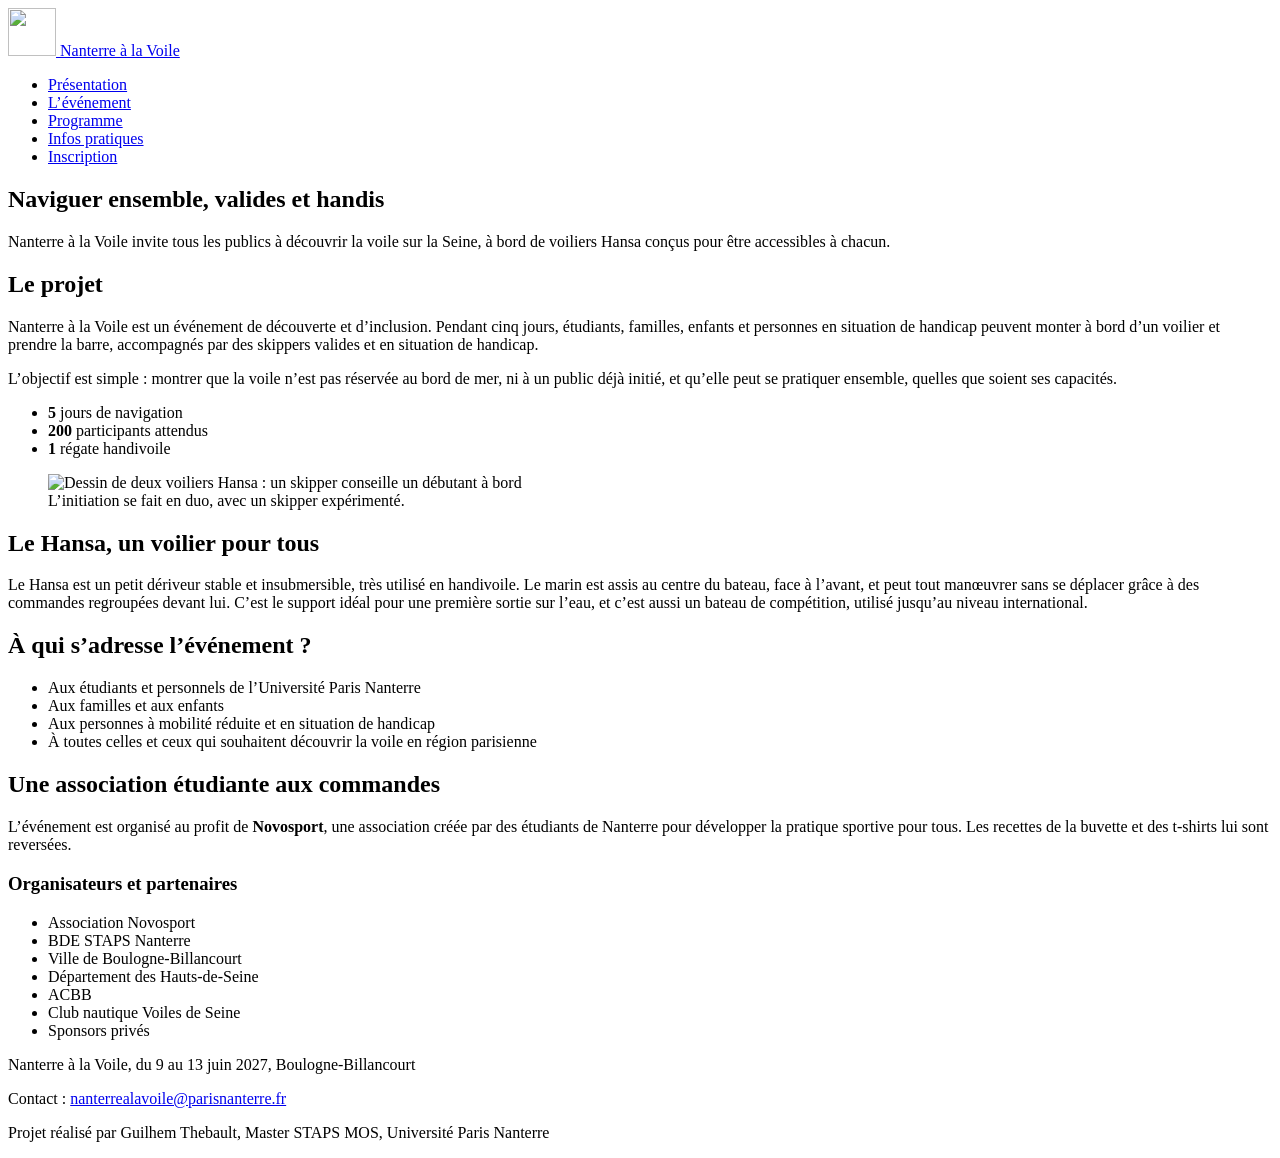
==== evenement.html @ d59aec1c "Add files via upload" ====
<!DOCTYPE html>
<html lang="fr">
<head>
  <meta charset="UTF-8">
  <meta name="viewport" content="width=device-width, initial-scale=1">
  <title>L’événement | Nanterre à la Voile</title>
  <meta name="description" content="Nanterre à la Voile : journées d’initiation à la voile et de handivoile sur voilier Hansa, à Boulogne-Billancourt.">
  <link rel="icon" href="images/logo.svg" type="image/svg+xml">
  <link rel="preconnect" href="https://fonts.googleapis.com">
  <link rel="preconnect" href="https://fonts.gstatic.com" crossorigin>
  <link href="https://fonts.googleapis.com/css2?family=Barlow+Condensed:wght@600;700;800&amp;family=Source+Sans+3:wght@400;600;700&amp;display=swap" rel="stylesheet">
  <link rel="stylesheet" href="style.css">
</head>
<body>

  <!-- ===== EN-TÊTE ET MENU (identique sur toutes les pages) ===== -->
  <header class="entete">
    <div class="entete-interieur">
      <a class="marque" href="index.html">
        <img src="images/logo.svg" alt="" width="48" height="48">
        Nanterre à la Voile
      </a>
      <nav class="menu" aria-label="Menu principal">
        <ul>
        <li><a href="index.html">Présentation</a></li>
        <li><a href="evenement.html" aria-current="page">L’événement</a></li>
        <li><a href="programme.html">Programme</a></li>
        <li><a href="infos-pratiques.html">Infos pratiques</a></li>
        <li><a href="inscription.html">Inscription</a></li>
        </ul>
      </nav>
    </div>
  </header>

  <main>

    <section class="bandeau bandeau-simple">
      <div class="bandeau-interieur">
        <div>
          <h1>Naviguer ensemble, valides et handis</h1>
          <p>Nanterre à la Voile invite tous les publics à découvrir la voile sur la Seine, à bord de voiliers Hansa conçus pour être accessibles à chacun.</p>
        </div>
      </div>
    </section>

    <section class="section">
      <div class="deux-colonnes">
        <div>
          <h2>Le projet</h2>
          <p>Nanterre à la Voile est un événement de découverte et d’inclusion. Pendant cinq jours, étudiants, familles, enfants et personnes en situation de handicap peuvent monter à bord d’un voilier et prendre la barre, accompagnés par des skippers valides et en situation de handicap.</p>
          <p>L’objectif est simple : montrer que la voile n’est pas réservée au bord de mer, ni à un public déjà initié, et qu’elle peut se pratiquer ensemble, quelles que soient ses capacités.</p>
          <ul class="chiffres">
            <li><strong>5</strong> jours de navigation</li>
            <li><strong>200</strong> participants attendus</li>
            <li><strong>1</strong> régate handivoile</li>
          </ul>
        </div>
        <figure class="figure">
          <img src="images/initiation.svg" alt="Dessin de deux voiliers Hansa : un skipper conseille un débutant à bord" width="600" height="400">
          <figcaption>L’initiation se fait en duo, avec un skipper expérimenté.</figcaption>
        </figure>
      </div>
    </section>

    <div class="section-sapin">
      <section class="section">
        <h2>Le Hansa, un voilier pour tous</h2>
        <p>Le Hansa est un petit dériveur stable et insubmersible, très utilisé en handivoile. Le marin est assis au centre du bateau, face à l’avant, et peut tout manœuvrer sans se déplacer grâce à des commandes regroupées devant lui. C’est le support idéal pour une première sortie sur l’eau, et c’est aussi un bateau de compétition, utilisé jusqu’au niveau international.</p>
      </section>
    </div>

    <section class="section">
      <h2>À qui s’adresse l’événement ?</h2>
      <ul class="liste-simple">
        <li>Aux étudiants et personnels de l’Université Paris Nanterre</li>
        <li>Aux familles et aux enfants</li>
        <li>Aux personnes à mobilité réduite et en situation de handicap</li>
        <li>À toutes celles et ceux qui souhaitent découvrir la voile en région parisienne</li>
      </ul>

      <h2>Une association étudiante aux commandes</h2>
      <p>L’événement est organisé au profit de <strong>Novosport</strong>, une association créée par des étudiants de Nanterre pour développer la pratique sportive pour tous. Les recettes de la buvette et des t-shirts lui sont reversées.</p>

      <h3>Organisateurs et partenaires</h3>
      <ul class="partenaires">
        <li>Association Novosport</li>
        <li>BDE STAPS Nanterre</li>
        <li>Ville de Boulogne-Billancourt</li>
        <li>Département des Hauts-de-Seine</li>
        <li>ACBB</li>
        <li>Club nautique Voiles de Seine</li>
        <li>Sponsors privés</li>
      </ul>
    </section>

  </main>

  <!-- ===== PIED DE PAGE ===== -->
  <footer class="pied">
    <div class="pied-interieur">
      <p>Nanterre à la Voile, du 9 au 13 juin 2027, Boulogne-Billancourt</p>
      <p>Contact : <a href="mailto:nanterrealavoile@parisnanterre.fr">nanterrealavoile@parisnanterre.fr</a></p>
      <p>Projet réalisé par Guilhem Thebault, Master STAPS MOS, Université Paris Nanterre</p>
    </div>
  </footer>

</body>
</html>
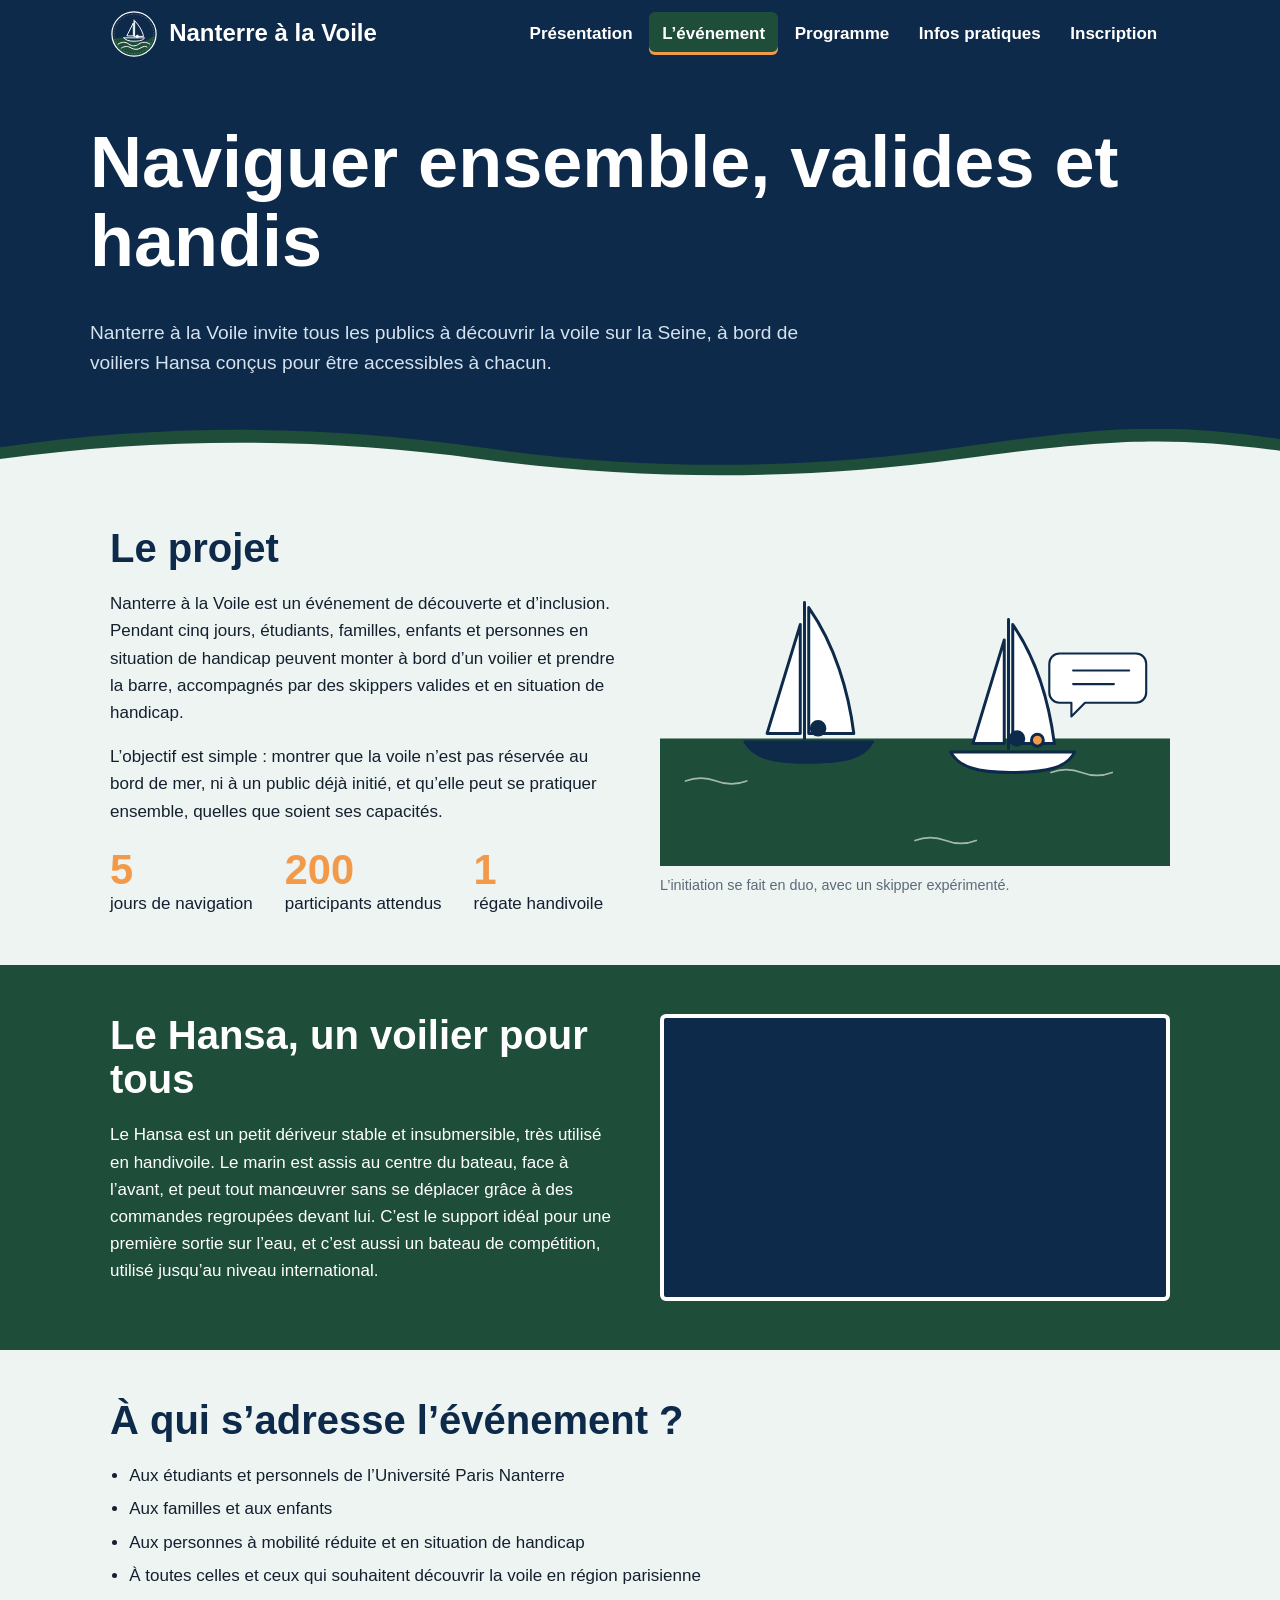
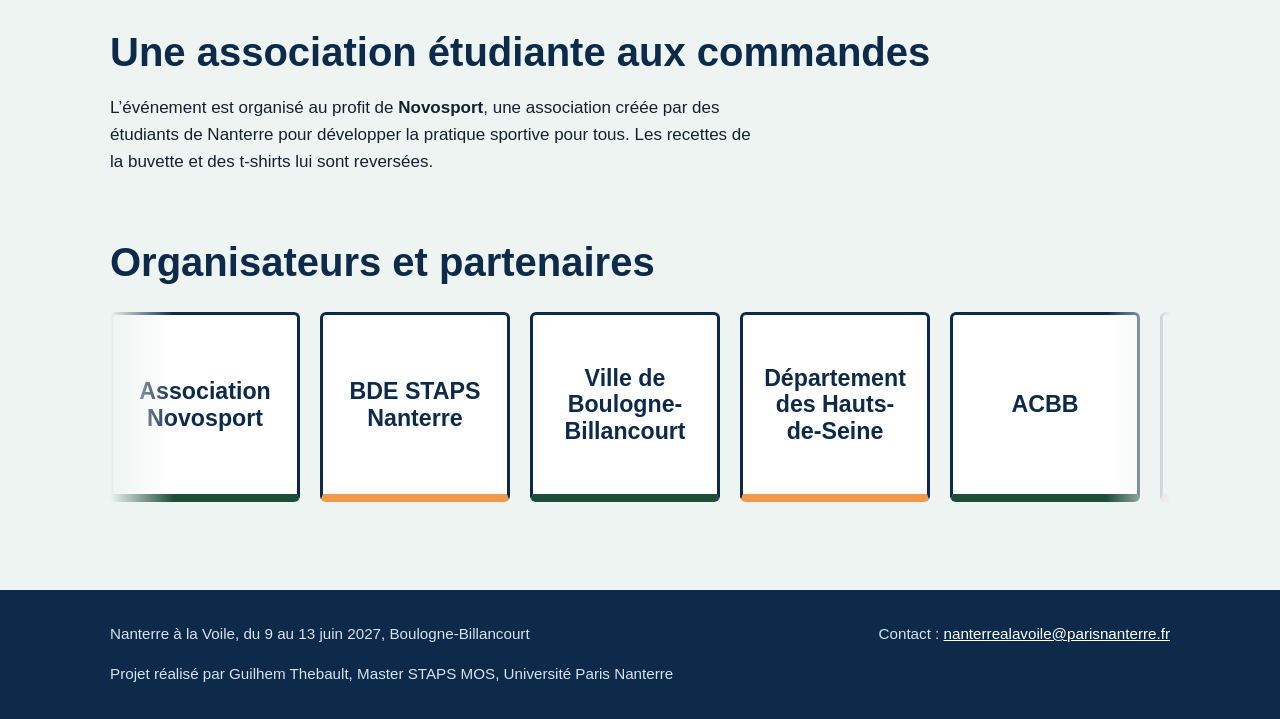
==== commit c2e9626a: "Add files via upload" ====
--- a/evenement.html
+++ b/evenement.html
@@ -64,8 +64,17 @@
 
     <div class="section-sapin">
       <section class="section">
-        <h2>Le Hansa, un voilier pour tous</h2>
-        <p>Le Hansa est un petit dériveur stable et insubmersible, très utilisé en handivoile. Le marin est assis au centre du bateau, face à l’avant, et peut tout manœuvrer sans se déplacer grâce à des commandes regroupées devant lui. C’est le support idéal pour une première sortie sur l’eau, et c’est aussi un bateau de compétition, utilisé jusqu’au niveau international.</p>
+        <div class="deux-colonnes centre">
+          <div>
+            <h2>Le Hansa, un voilier pour tous</h2>
+            <p>Le Hansa est un petit dériveur stable et insubmersible, très utilisé en handivoile. Le marin est assis au centre du bateau, face à l’avant, et peut tout manœuvrer sans se déplacer grâce à des commandes regroupées devant lui. C’est le support idéal pour une première sortie sur l’eau, et c’est aussi un bateau de compétition, utilisé jusqu’au niveau international.</p>
+          </div>
+          <!-- VIDÉO YOUTUBE : remplace ID_DE_LA_VIDEO par l'identifiant de ta vidéo
+               (les caractères après "watch?v=" dans l'adresse YouTube) -->
+          <div class="video">
+            <iframe src="https://www.youtube-nocookie.com/embed/ID_DE_LA_VIDEO" title="Vidéo de présentation du voilier Hansa" loading="lazy" allow="accelerometer; clipboard-write; encrypted-media; gyroscope; picture-in-picture" referrerpolicy="strict-origin-when-cross-origin" allowfullscreen></iframe>
+          </div>
+        </div>
       </section>
     </div>
 
@@ -81,16 +90,35 @@
       <h2>Une association étudiante aux commandes</h2>
       <p>L’événement est organisé au profit de <strong>Novosport</strong>, une association créée par des étudiants de Nanterre pour développer la pratique sportive pour tous. Les recettes de la buvette et des t-shirts lui sont reversées.</p>
 
-      <h3>Organisateurs et partenaires</h3>
-      <ul class="partenaires">
-        <li>Association Novosport</li>
-        <li>BDE STAPS Nanterre</li>
-        <li>Ville de Boulogne-Billancourt</li>
-        <li>Département des Hauts-de-Seine</li>
-        <li>ACBB</li>
-        <li>Club nautique Voiles de Seine</li>
-        <li>Sponsors privés</li>
-      </ul>
+    </section>
+
+    <!-- ===== CARROUSEL DES PARTENAIRES ===== -->
+    <section class="section partenaires-section">
+      <h2>Organisateurs et partenaires</h2>
+      <!-- La liste est écrite deux fois pour que le défilement tourne en boucle sans coupure.
+           Pour ajouter un partenaire, ajoute-le dans LES DEUX listes. -->
+      <div class="carrousel">
+        <div class="carrousel-piste">
+          <ul class="carrousel-liste">
+            <li class="partenaire">Association Novosport</li>
+            <li class="partenaire">BDE STAPS Nanterre</li>
+            <li class="partenaire">Ville de Boulogne-Billancourt</li>
+            <li class="partenaire">Département des Hauts-de-Seine</li>
+            <li class="partenaire">ACBB</li>
+            <li class="partenaire">Club nautique Voiles de Seine</li>
+            <li class="partenaire">Sponsors privés</li>
+          </ul>
+          <ul class="carrousel-liste" aria-hidden="true">
+            <li class="partenaire">Association Novosport</li>
+            <li class="partenaire">BDE STAPS Nanterre</li>
+            <li class="partenaire">Ville de Boulogne-Billancourt</li>
+            <li class="partenaire">Département des Hauts-de-Seine</li>
+            <li class="partenaire">ACBB</li>
+            <li class="partenaire">Club nautique Voiles de Seine</li>
+            <li class="partenaire">Sponsors privés</li>
+          </ul>
+        </div>
+      </div>
     </section>
 
   </main>
--- a/style.css
+++ b/style.css
@@ -0,0 +1,598 @@
+/* =========================================================
+   Nanterre à la Voile — feuille de style principale
+   Couleurs : bleu nuit, vert sapin, blanc (+ orange bouée)
+   ========================================================= */
+
+:root {
+  --bleu: #0d2a4a;
+  --bleu-clair: #1b4470;
+  --sapin: #1e4d3a;
+  --sapin-clair: #2c6a51;
+  --blanc: #ffffff;
+  --ecume: #eef4f2;
+  --bouee: #f2994a;
+  --texte: #14202e;
+  --gris: #5b6b78;
+
+  --titre: "Barlow Condensed", "Arial Narrow", "Helvetica Neue", Arial, sans-serif;
+  --corps: "Source Sans 3", "Segoe UI", Roboto, Arial, sans-serif;
+
+  --largeur: 1100px;
+  --rayon: 6px;
+}
+
+* { box-sizing: border-box; }
+
+html { scroll-behavior: smooth; }
+
+body {
+  margin: 0;
+  font-family: var(--corps);
+  font-size: 1.0625rem;
+  line-height: 1.6;
+  color: var(--texte);
+  background: var(--ecume);
+}
+
+img { max-width: 100%; height: auto; display: block; }
+
+a { color: var(--sapin); }
+a:hover { color: var(--bleu); }
+
+:focus-visible {
+  outline: 3px solid var(--bouee);
+  outline-offset: 3px;
+}
+
+h1, h2, h3 {
+  font-family: var(--titre);
+  line-height: 1.1;
+  color: var(--bleu);
+  margin: 0 0 .5em;
+}
+h1 { font-size: clamp(2.6rem, 6vw, 4.5rem); font-weight: 800; }
+h2 { font-size: clamp(1.8rem, 3.5vw, 2.5rem); font-weight: 700; }
+h3 { font-size: 1.4rem; font-weight: 700; }
+
+p { margin: 0 0 1em; max-width: 68ch; }
+
+/* ---------- En-tête et navigation ---------- */
+
+.entete {
+  background: var(--bleu);
+  color: var(--blanc);
+  position: sticky;
+  top: 0;
+  z-index: 10;
+}
+
+.entete-interieur {
+  max-width: var(--largeur);
+  margin: 0 auto;
+  padding: .6rem 1.25rem;
+  display: flex;
+  align-items: center;
+  justify-content: space-between;
+  gap: 1rem;
+  flex-wrap: wrap;
+}
+
+.marque {
+  display: flex;
+  align-items: center;
+  gap: .7rem;
+  color: var(--blanc);
+  text-decoration: none;
+  font-family: var(--titre);
+  font-size: 1.5rem;
+  font-weight: 700;
+}
+.marque img { width: 48px; height: 48px; }
+.marque:hover { color: var(--blanc); }
+
+.menu ul {
+  list-style: none;
+  margin: 0;
+  padding: 0;
+  display: flex;
+  flex-wrap: wrap;
+  gap: .25rem;
+}
+
+.menu a {
+  display: block;
+  padding: .5rem .8rem;
+  color: var(--blanc);
+  text-decoration: none;
+  font-weight: 600;
+  border-radius: var(--rayon);
+}
+.menu a:hover { background: var(--bleu-clair); color: var(--blanc); }
+.menu a[aria-current="page"] {
+  background: var(--sapin);
+  box-shadow: inset 0 -3px 0 var(--bouee);
+}
+
+/* ---------- Bandeau de page (hero) ---------- */
+
+.bandeau {
+  background: var(--bleu);
+  color: var(--blanc);
+  position: relative;
+  padding: 3.5rem 1.25rem 5rem;
+}
+.bandeau::after {
+  content: "";
+  position: absolute;
+  left: 0; right: 0; bottom: -1px;
+  height: 50px;
+  background: url("images/vague.svg") no-repeat bottom / 100% 100%;
+}
+.bandeau-interieur {
+  max-width: var(--largeur);
+  margin: 0 auto;
+  display: grid;
+  grid-template-columns: 1.2fr 1fr;
+  gap: 2.5rem;
+  align-items: center;
+}
+.bandeau h1 { color: var(--blanc); }
+.bandeau p { font-size: 1.2rem; color: #d6e2ee; }
+.bandeau img { border-radius: var(--rayon); border: 4px solid var(--blanc); }
+
+.bandeau-simple .bandeau-interieur { grid-template-columns: 1fr; }
+
+/* ---------- Contenu ---------- */
+
+main { display: block; }
+
+.section {
+  max-width: var(--largeur);
+  margin: 0 auto;
+  padding: 3rem 1.25rem;
+}
+
+.section-sapin {
+  background: var(--sapin);
+  color: var(--blanc);
+}
+.section-sapin h2, .section-sapin h3 { color: var(--blanc); }
+.section-sapin a { color: var(--blanc); }
+.section-sapin .section { padding-top: 3rem; padding-bottom: 3rem; }
+
+.deux-colonnes {
+  display: grid;
+  grid-template-columns: 1fr 1fr;
+  gap: 2.5rem;
+  align-items: start;
+}
+
+.bloc {
+  background: var(--blanc);
+  border-left: 6px solid var(--sapin);
+  padding: 1.5rem;
+  border-radius: 0 var(--rayon) var(--rayon) 0;
+}
+.bloc-bleu { border-left-color: var(--bleu); }
+
+.liste-simple { padding-left: 1.2rem; margin: 0 0 1em; }
+.liste-simple li { margin-bottom: .4rem; }
+.liste-simple + h2 { margin-top: 2.5rem; }
+
+.chiffres {
+  display: flex;
+  flex-wrap: wrap;
+  gap: 2rem;
+  list-style: none;
+  padding: 0;
+  margin: 1.5rem 0 0;
+}
+.chiffres strong {
+  display: block;
+  font-family: var(--titre);
+  font-size: 2.6rem;
+  color: var(--bouee);
+  line-height: 1;
+}
+
+.figure { margin: 0; }
+.figure figcaption {
+  font-size: .9rem;
+  color: var(--gris);
+  margin-top: .5rem;
+}
+.section-sapin .figure figcaption { color: #cfe0d8; }
+.section-sapin .figure img { border: 4px solid var(--blanc); border-radius: var(--rayon); }
+
+.bouton {
+  display: inline-block;
+  background: var(--bouee);
+  color: var(--bleu);
+  font-weight: 700;
+  text-decoration: none;
+  padding: .8rem 1.4rem;
+  border-radius: var(--rayon);
+  border: none;
+  font-size: 1.05rem;
+  font-family: var(--corps);
+  cursor: pointer;
+}
+.bouton:hover { background: var(--blanc); color: var(--bleu); }
+
+/* ---------- Événement : vidéo ---------- */
+
+.deux-colonnes.centre { align-items: center; }
+
+.video {
+  position: relative;
+  aspect-ratio: 16 / 9;
+  background: var(--bleu);
+  border: 4px solid var(--blanc);
+  border-radius: var(--rayon);
+  overflow: hidden;
+}
+.video iframe {
+  position: absolute;
+  inset: 0;
+  width: 100%;
+  height: 100%;
+  border: 0;
+}
+
+/* ---------- Événement : carrousel des partenaires ---------- */
+
+.partenaires-section { padding-top: 0; }
+
+.carrousel {
+  overflow: hidden;
+  padding: .5rem 0;
+  -webkit-mask-image: linear-gradient(90deg, transparent, #000 6%, #000 94%, transparent);
+          mask-image: linear-gradient(90deg, transparent, #000 6%, #000 94%, transparent);
+}
+
+.carrousel-piste {
+  display: flex;
+  width: max-content;
+  animation: defilement 35s linear infinite;
+}
+.carrousel:hover .carrousel-piste { animation-play-state: paused; }
+
+.carrousel-liste {
+  display: flex;
+  gap: 1.25rem;
+  list-style: none;
+  margin: 0;
+  padding: 0 1.25rem 0 0;
+}
+
+.partenaire {
+  width: 190px;
+  height: 190px;
+  flex-shrink: 0;
+  display: grid;
+  place-items: center;
+  padding: 1.25rem;
+  text-align: center;
+  font-family: var(--titre);
+  font-size: 1.45rem;
+  font-weight: 700;
+  line-height: 1.15;
+  color: var(--bleu);
+  background: var(--blanc);
+  border: 3px solid var(--bleu);
+  border-bottom: 8px solid var(--sapin);
+  border-radius: var(--rayon);
+}
+.partenaire:nth-child(even) { border-bottom-color: var(--bouee); }
+
+@keyframes defilement {
+  from { transform: translateX(0); }
+  to   { transform: translateX(-50%); }
+}
+
+/* Mouvement réduit : pas de défilement, les carrés passent à la ligne */
+@media (prefers-reduced-motion: reduce) {
+  .carrousel { -webkit-mask-image: none; mask-image: none; }
+  .carrousel-piste { animation: none; width: auto; }
+  .carrousel-liste { flex-wrap: wrap; }
+  .carrousel-liste[aria-hidden="true"] { display: none; }
+}
+
+/* ---------- Programme : sélecteur des jours ---------- */
+
+.jours-section { padding-bottom: 1rem; }
+
+.jours {
+  display: grid;
+  grid-template-columns: repeat(5, 1fr);
+  gap: .75rem;
+  background: var(--blanc);
+  padding: .75rem;
+  border-radius: var(--rayon);
+  border-top: 6px solid var(--sapin);
+}
+
+.jour-onglet {
+  display: flex;
+  flex-direction: column;
+  align-items: center;
+  gap: .1rem;
+  padding: .8rem .5rem;
+  font-family: var(--titre);
+  color: var(--bleu);
+  background: var(--ecume);
+  border: 2px solid transparent;
+  border-radius: var(--rayon);
+  cursor: pointer;
+}
+.jour-onglet:hover { border-color: var(--sapin); }
+
+.jour-nom { font-size: 1.1rem; font-weight: 600; }
+.jour-num { font-size: 2.6rem; font-weight: 800; line-height: 1; }
+.jour-mois { font-size: 1rem; font-weight: 600; }
+.jour-plus {
+  margin-top: .3rem;
+  font-family: var(--corps);
+  font-size: .8rem;
+  font-weight: 700;
+  color: var(--bleu);
+  background: var(--bouee);
+  padding: .1rem .55rem;
+  border-radius: 999px;
+}
+
+.jour-onglet[aria-selected="true"] {
+  background: var(--bleu);
+  color: var(--blanc);
+  box-shadow: inset 0 -5px 0 var(--bouee);
+}
+
+.jours-info { color: var(--gris); margin: .8rem 0 0; }
+
+/* ---------- Programme : créneaux ---------- */
+
+.programme-jours { padding-top: 1rem; }
+
+.jour-panneau + .jour-panneau { margin-top: 2.5rem; }
+
+.jour-titre {
+  display: flex;
+  flex-wrap: wrap;
+  align-items: baseline;
+  justify-content: space-between;
+  gap: .5rem 1.5rem;
+  margin-bottom: 1.25rem;
+}
+.jour-titre h2 { margin: 0; }
+.jour-titre p { margin: 0; font-weight: 600; color: var(--sapin); }
+
+.creneaux {
+  list-style: none;
+  margin: 0;
+  padding: 0;
+  display: grid;
+  gap: 1rem;
+}
+
+.creneau {
+  display: grid;
+  grid-template-columns: 8.5rem 1fr;
+  background: var(--blanc);
+  border-radius: var(--rayon);
+  border-left: 8px solid var(--bleu);
+  overflow: hidden;
+}
+.creneau-eau     { border-left-color: var(--bleu); }
+.creneau-ponton  { border-left-color: var(--bleu-clair); }
+.creneau-village { border-left-color: var(--sapin); }
+.creneau-soiree  { border-left-color: var(--bouee); }
+
+.creneau-heure {
+  margin: 0;
+  padding: 1.2rem 1rem;
+  font-family: var(--titre);
+  font-size: 1.1rem;
+  font-weight: 600;
+  color: var(--gris);
+  background: #f6f9fa;
+  border-right: 1px solid #dbe5ea;
+}
+.creneau-heure span {
+  display: block;
+  font-size: 2rem;
+  font-weight: 800;
+  color: var(--bleu);
+  line-height: 1;
+}
+
+.creneau-contenu { padding: 1.1rem 1.4rem; }
+.creneau-contenu h3 { margin: .35rem 0 .3rem; }
+.creneau-contenu p { margin: 0; }
+
+.etiquette-lieu {
+  display: inline-block;
+  font-size: .85rem;
+  font-weight: 700;
+  padding: .1rem .6rem;
+  border-radius: 999px;
+  color: var(--blanc);
+  background: var(--bleu);
+}
+.creneau-ponton  .etiquette-lieu { background: var(--bleu-clair); }
+.creneau-village .etiquette-lieu { background: var(--sapin); }
+.creneau-soiree  .etiquette-lieu { background: var(--bouee); color: var(--bleu); }
+
+.creneau-lien {
+  display: inline-block;
+  margin-top: .7rem;
+  font-weight: 700;
+}
+
+.tableau-conteneur { overflow-x: auto; }
+table {
+  width: 100%;
+  border-collapse: collapse;
+  background: var(--blanc);
+  min-width: 520px;
+}
+th, td {
+  text-align: left;
+  padding: .75rem 1rem;
+  border-bottom: 1px solid #d5e0e6;
+  vertical-align: top;
+}
+th {
+  background: var(--bleu);
+  color: var(--blanc);
+  font-family: var(--titre);
+  font-size: 1.15rem;
+}
+
+/* ---------- Infos pratiques ---------- */
+
+.grille-infos {
+  display: grid;
+  grid-template-columns: repeat(auto-fit, minmax(260px, 1fr));
+  gap: 1.5rem;
+}
+
+.tarifs td:last-child { font-weight: 700; white-space: nowrap; }
+
+/* ---------- Infos pratiques : cartes Google Maps ---------- */
+
+.cartes {
+  display: grid;
+  grid-template-columns: 1fr 1fr;
+  gap: 1.5rem;
+}
+
+.carte {
+  margin: 0;
+  background: var(--blanc);
+  border-radius: var(--rayon);
+  border-top: 6px solid var(--sapin);
+  overflow: hidden;
+}
+.carte + .carte { border-top-color: var(--bleu); }
+
+.carte-cadre {
+  position: relative;
+  aspect-ratio: 4 / 3;
+  background: #dbe5ea;
+}
+.carte-cadre iframe {
+  position: absolute;
+  inset: 0;
+  width: 100%;
+  height: 100%;
+  border: 0;
+}
+
+.carte figcaption {
+  display: flex;
+  flex-wrap: wrap;
+  justify-content: space-between;
+  gap: .4rem 1rem;
+  padding: 1rem 1.25rem;
+}
+.carte figcaption a { font-weight: 700; }
+
+/* ---------- Formulaire ---------- */
+
+.formulaire {
+  background: var(--blanc);
+  padding: 2rem;
+  border-radius: var(--rayon);
+  border-top: 6px solid var(--sapin);
+  max-width: 760px;
+}
+
+fieldset {
+  border: 2px solid #d5e0e6;
+  border-radius: var(--rayon);
+  padding: 1rem 1.25rem 1.25rem;
+  margin: 0 0 1.5rem;
+}
+legend {
+  font-family: var(--titre);
+  font-size: 1.35rem;
+  font-weight: 700;
+  color: var(--bleu);
+  padding: 0 .4rem;
+}
+
+.champ { margin-bottom: 1rem; }
+.champ label,
+.champ .etiquette { display: block; font-weight: 600; margin-bottom: .3rem; }
+
+input[type="text"],
+input[type="email"],
+input[type="number"],
+input[type="date"],
+select,
+textarea {
+  width: 100%;
+  padding: .65rem .75rem;
+  font: inherit;
+  border: 2px solid #b9c8d3;
+  border-radius: var(--rayon);
+  background: var(--blanc);
+  color: var(--texte);
+}
+input:focus, select:focus, textarea:focus { border-color: var(--sapin); }
+
+.rangee {
+  display: grid;
+  grid-template-columns: 1fr 1fr;
+  gap: 1rem;
+}
+
+.choix label { display: flex; gap: .5rem; align-items: baseline; font-weight: 400; margin-bottom: .35rem; }
+
+.aide { font-size: .9rem; color: var(--gris); margin: .2rem 0 0; }
+
+/* ---------- Pied de page ---------- */
+
+.pied {
+  background: var(--bleu);
+  color: #d6e2ee;
+  margin-top: 2rem;
+}
+.pied-interieur {
+  max-width: var(--largeur);
+  margin: 0 auto;
+  padding: 2rem 1.25rem;
+  display: flex;
+  justify-content: space-between;
+  flex-wrap: wrap;
+  gap: 1rem;
+  font-size: .95rem;
+}
+.pied a { color: var(--blanc); }
+.pied p { margin: 0; }
+
+/* ---------- Responsive ---------- */
+
+@media (max-width: 800px) {
+  .bandeau-interieur,
+  .deux-colonnes,
+  .rangee,
+  .cartes { grid-template-columns: 1fr; }
+  .entete { position: static; }
+  .menu ul { justify-content: flex-start; }
+  .formulaire { padding: 1.25rem; }
+  .partenaire { width: 150px; height: 150px; font-size: 1.2rem; }
+  .jours { gap: .35rem; padding: .5rem; }
+  .jour-onglet { padding: .6rem .2rem; min-width: 0; }
+  .jour-nom { font-size: .95rem; }
+  .jour-num { font-size: 1.8rem; }
+  .jour-mois { font-size: .85rem; }
+  .jour-plus { font-size: .65rem; padding: .05rem .35rem; }
+  .creneau { grid-template-columns: 1fr; }
+  .creneau-heure { border-right: none; border-bottom: 1px solid #dbe5ea; display: flex; align-items: baseline; gap: .6rem; padding: .8rem 1.1rem; }
+  .creneau-heure span { font-size: 1.6rem; }
+}
+
+@media (prefers-reduced-motion: reduce) {
+  html { scroll-behavior: auto; }
+}
